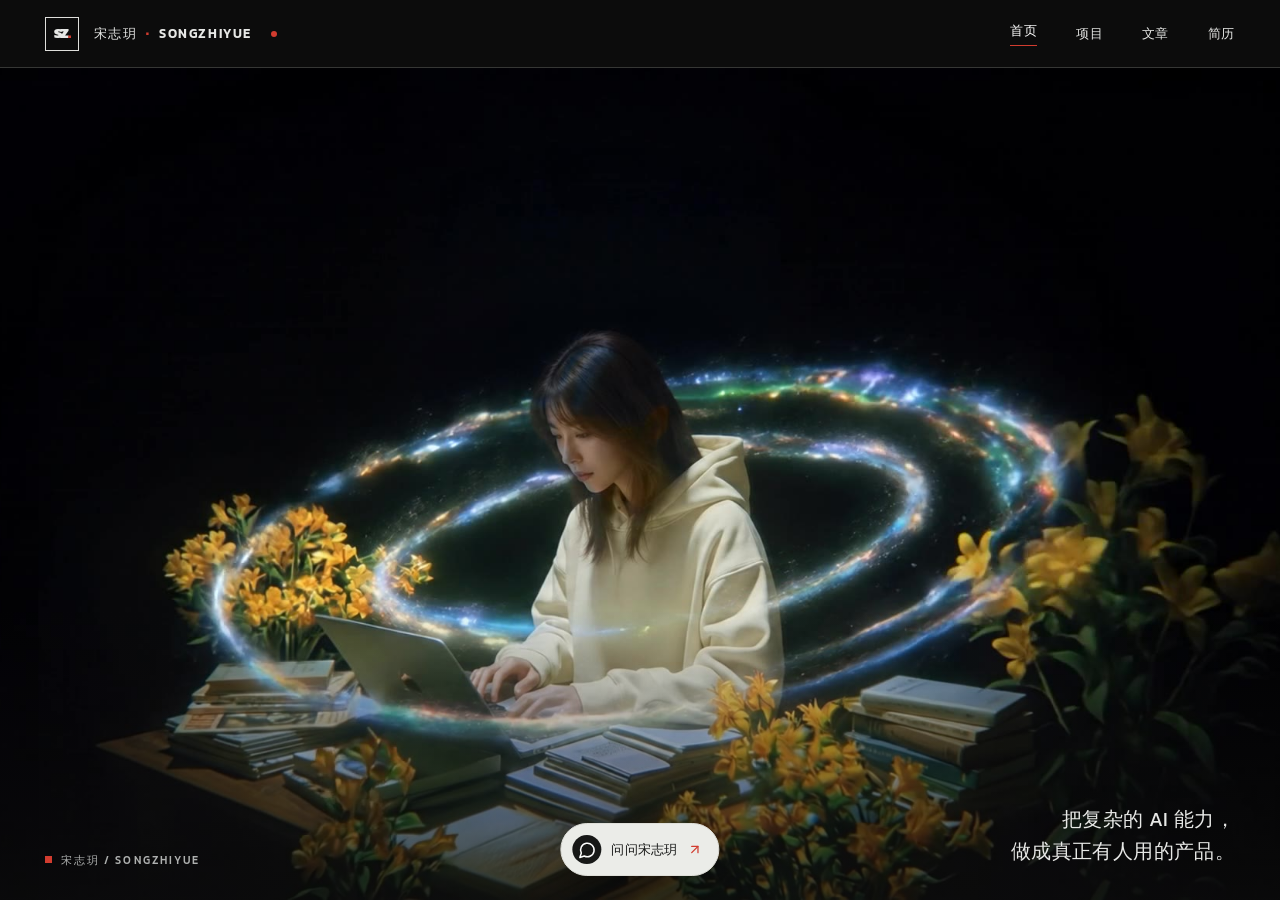
==== articles/index.html @ a4b330ff "Publish Vibe Coding article" ====
<!doctype html>
<html lang="zh-CN">
  <head>
    <meta charset="UTF-8" />
    <meta name="viewport" content="width=device-width, initial-scale=1.0" />
    <meta name="theme-color" content="#0C0C0C" />
    <meta name="description" content="宋志玥的 AI 产品经理个人网站：项目经历与文章。" />
    <link rel="preconnect" href="https://fonts.googleapis.com" />
    <link rel="preconnect" href="https://fonts.gstatic.com" crossorigin />
    <link href="https://fonts.googleapis.com/css2?family=Kanit:wght@300;400;500;600;700;800;900&display=swap" rel="stylesheet" />
    <title>ONGZHIYUE -- AI PM</title>
    <script type="module" crossorigin src="/assets/index-BDcEnFIj.js"></script>
    <link rel="stylesheet" crossorigin href="/assets/index-EOiE-SRs.css">
  </head>
  <body>
    <div id="root"></div>
  </body>
</html>
---- assets/index-EOiE-SRs.css ----
*,:before,:after{--tw-border-spacing-x: 0;--tw-border-spacing-y: 0;--tw-translate-x: 0;--tw-translate-y: 0;--tw-rotate: 0;--tw-skew-x: 0;--tw-skew-y: 0;--tw-scale-x: 1;--tw-scale-y: 1;--tw-pan-x: ;--tw-pan-y: ;--tw-pinch-zoom: ;--tw-scroll-snap-strictness: proximity;--tw-gradient-from-position: ;--tw-gradient-via-position: ;--tw-gradient-to-position: ;--tw-ordinal: ;--tw-slashed-zero: ;--tw-numeric-figure: ;--tw-numeric-spacing: ;--tw-numeric-fraction: ;--tw-ring-inset: ;--tw-ring-offset-width: 0px;--tw-ring-offset-color: #fff;--tw-ring-color: rgb(59 130 246 / .5);--tw-ring-offset-shadow: 0 0 #0000;--tw-ring-shadow: 0 0 #0000;--tw-shadow: 0 0 #0000;--tw-shadow-colored: 0 0 #0000;--tw-blur: ;--tw-brightness: ;--tw-contrast: ;--tw-grayscale: ;--tw-hue-rotate: ;--tw-invert: ;--tw-saturate: ;--tw-sepia: ;--tw-drop-shadow: ;--tw-backdrop-blur: ;--tw-backdrop-brightness: ;--tw-backdrop-contrast: ;--tw-backdrop-grayscale: ;--tw-backdrop-hue-rotate: ;--tw-backdrop-invert: ;--tw-backdrop-opacity: ;--tw-backdrop-saturate: ;--tw-backdrop-sepia: ;--tw-contain-size: ;--tw-contain-layout: ;--tw-contain-paint: ;--tw-contain-style: }::backdrop{--tw-border-spacing-x: 0;--tw-border-spacing-y: 0;--tw-translate-x: 0;--tw-translate-y: 0;--tw-rotate: 0;--tw-skew-x: 0;--tw-skew-y: 0;--tw-scale-x: 1;--tw-scale-y: 1;--tw-pan-x: ;--tw-pan-y: ;--tw-pinch-zoom: ;--tw-scroll-snap-strictness: proximity;--tw-gradient-from-position: ;--tw-gradient-via-position: ;--tw-gradient-to-position: ;--tw-ordinal: ;--tw-slashed-zero: ;--tw-numeric-figure: ;--tw-numeric-spacing: ;--tw-numeric-fraction: ;--tw-ring-inset: ;--tw-ring-offset-width: 0px;--tw-ring-offset-color: #fff;--tw-ring-color: rgb(59 130 246 / .5);--tw-ring-offset-shadow: 0 0 #0000;--tw-ring-shadow: 0 0 #0000;--tw-shadow: 0 0 #0000;--tw-shadow-colored: 0 0 #0000;--tw-blur: ;--tw-brightness: ;--tw-contrast: ;--tw-grayscale: ;--tw-hue-rotate: ;--tw-invert: ;--tw-saturate: ;--tw-sepia: ;--tw-drop-shadow: ;--tw-backdrop-blur: ;--tw-backdrop-brightness: ;--tw-backdrop-contrast: ;--tw-backdrop-grayscale: ;--tw-backdrop-hue-rotate: ;--tw-backdrop-invert: ;--tw-backdrop-opacity: ;--tw-backdrop-saturate: ;--tw-backdrop-sepia: ;--tw-contain-size: ;--tw-contain-layout: ;--tw-contain-paint: ;--tw-contain-style: }*,:before,:after{box-sizing:border-box;border-width:0;border-style:solid;border-color:#e5e7eb}:before,:after{--tw-content: ""}html,:host{line-height:1.5;-webkit-text-size-adjust:100%;-moz-tab-size:4;-o-tab-size:4;tab-size:4;font-family:ui-sans-serif,system-ui,sans-serif,"Apple Color Emoji","Segoe UI Emoji",Segoe UI Symbol,"Noto Color Emoji";font-feature-settings:normal;font-variation-settings:normal;-webkit-tap-highlight-color:transparent}body{margin:0;line-height:inherit}hr{height:0;color:inherit;border-top-width:1px}abbr:where([title]){-webkit-text-decoration:underline dotted;text-decoration:underline dotted}h1,h2,h3,h4,h5,h6{font-size:inherit;font-weight:inherit}a{color:inherit;text-decoration:inherit}b,strong{font-weight:bolder}code,kbd,samp,pre{font-family:ui-monospace,SFMono-Regular,Menlo,Monaco,Consolas,Liberation Mono,Courier New,monospace;font-feature-settings:normal;font-variation-settings:normal;font-size:1em}small{font-size:80%}sub,sup{font-size:75%;line-height:0;position:relative;vertical-align:baseline}sub{bottom:-.25em}sup{top:-.5em}table{text-indent:0;border-color:inherit;border-collapse:collapse}button,input,optgroup,select,textarea{font-family:inherit;font-feature-settings:inherit;font-variation-settings:inherit;font-size:100%;font-weight:inherit;line-height:inherit;letter-spacing:inherit;color:inherit;margin:0;padding:0}button,select{text-transform:none}button,input:where([type=button]),input:where([type=reset]),input:where([type=submit]){-webkit-appearance:button;background-color:transparent;background-image:none}:-moz-focusring{outline:auto}:-moz-ui-invalid{box-shadow:none}progress{vertical-align:baseline}::-webkit-inner-spin-button,::-webkit-outer-spin-button{height:auto}[type=search]{-webkit-appearance:textfield;outline-offset:-2px}::-webkit-search-decoration{-webkit-appearance:none}::-webkit-file-upload-button{-webkit-appearance:button;font:inherit}summary{display:list-item}blockquote,dl,dd,h1,h2,h3,h4,h5,h6,hr,figure,p,pre{margin:0}fieldset{margin:0;padding:0}legend{padding:0}ol,ul,menu{list-style:none;margin:0;padding:0}dialog{padding:0}textarea{resize:vertical}input::-moz-placeholder,textarea::-moz-placeholder{opacity:1;color:#9ca3af}input::placeholder,textarea::placeholder{opacity:1;color:#9ca3af}button,[role=button]{cursor:pointer}:disabled{cursor:default}img,svg,video,canvas,audio,iframe,embed,object{display:block;vertical-align:middle}img,video{max-width:100%;height:auto}[hidden]:where(:not([hidden=until-found])){display:none}.sr-only{position:absolute;width:1px;height:1px;padding:0;margin:-1px;overflow:hidden;clip:rect(0,0,0,0);white-space:nowrap;border-width:0}.block{display:block}.table{display:table}.hidden{display:none}.font-kanit{font-family:Kanit,sans-serif}.filter{filter:var(--tw-blur) var(--tw-brightness) var(--tw-contrast) var(--tw-grayscale) var(--tw-hue-rotate) var(--tw-invert) var(--tw-saturate) var(--tw-sepia) var(--tw-drop-shadow)}.transition{transition-property:color,background-color,border-color,text-decoration-color,fill,stroke,opacity,box-shadow,transform,filter,backdrop-filter;transition-timing-function:cubic-bezier(.4,0,.2,1);transition-duration:.15s}:root{font-family:Kanit,sans-serif;color:#e7e8e6;background:#0c0c0c;font-synthesis:none}*,*:before,*:after{box-sizing:border-box;margin:0;padding:0}html,body,#root,main,.site{background:#0c0c0c;min-height:100%}html{scroll-behavior:smooth}body{font-family:Kanit,sans-serif;-webkit-font-smoothing:antialiased}button,a{font:inherit}button{cursor:pointer}a{color:inherit;text-decoration:none}button:focus-visible,a:focus-visible,summary:focus-visible{outline:2px solid #cf4034;outline-offset:3px}.site{overflow-x:clip;--line:#363735;--muted:#a4a6a4;--red:#d23c2f;background-image:repeating-linear-gradient(90deg,transparent 0,transparent calc(8.333% - 1px),rgba(255,255,255,.035) calc(8.333% - 1px),rgba(255,255,255,.035) 8.333%);max-width:1800px;margin:0 auto}.hero-heading{background:linear-gradient(180deg,#646973,#bbccd7);-webkit-background-clip:text;background-clip:text;-webkit-text-fill-color:transparent}.header{height:68px;display:flex;align-items:center;justify-content:space-between;padding:0 clamp(20px,3.5vw,60px);border-bottom:1px solid var(--line);position:relative;z-index:10;background:#0c0c0c}.identity{display:inline-flex;align-items:center;gap:15px;white-space:nowrap;font-size:13px;font-weight:600;letter-spacing:.12em}.identity b{color:var(--red);margin:0 4px}.identity>i{width:6px;height:6px;background:var(--red);border-radius:50%;margin-left:4px}.monogram{width:34px;height:34px;border:1px solid #dfdfdc;display:inline-flex;align-items:center;justify-content:center;font-size:15px;font-weight:900;letter-spacing:-.08em}.monogram span{color:var(--red)}.nav{display:flex;align-items:center;gap:clamp(25px,3vw,48px);font-size:13px;font-weight:500;letter-spacing:.06em}.nav a,.nav-resume{transition:color .2s}.nav a:hover,.nav-resume:hover{color:var(--red)}.nav a[aria-current=page]{color:#fff;border-bottom:1px solid var(--red);padding-bottom:4px}.nav-resume{border:0;background:none;color:inherit;font-size:inherit;font-weight:inherit;letter-spacing:inherit;padding:0}.menu-button{display:none;background:none;color:inherit;border:1px solid var(--line);padding:7px}.hero{min-height:720px;min-height:min(740px,calc(100svh - 68px));position:relative;isolation:isolate;overflow:hidden;padding:clamp(35px,5vw,72px) clamp(20px,3.5vw,60px) 32px;display:flex;flex-direction:column;justify-content:space-between}.site-home .hero{height:calc(100svh - 68px);min-height:530px}.hero>:not(.hero-media){position:relative;z-index:1}.hero-media{position:absolute;top:0;right:0;bottom:0;left:0;z-index:0;overflow:hidden;pointer-events:none;background:#0c0c0c}.hero-poster,.hero-video{position:absolute;top:0;right:0;bottom:0;left:0;width:100%;height:100%;-o-object-fit:cover;object-fit:cover;-o-object-position:65% 50%;object-position:65% 50%}.hero-video{opacity:0;transition:opacity .65s ease}.hero-video.is-ready{opacity:1}.hero-media-overlay{position:absolute;top:0;right:0;bottom:0;left:0;background:linear-gradient(0deg,rgba(12,12,12,.74) 0%,transparent 35%)}.hero-title{font-weight:900;font-size:clamp(100px,14.5vw,235px);line-height:.76;letter-spacing:-.08em;width:-moz-max-content;width:max-content;max-width:100%;padding-top:.08em}.hero-title>span{display:block;white-space:nowrap}.hero-title>span:nth-child(2){letter-spacing:-.092em}.hero-letter{display:inline-block;will-change:transform}.hero-period{background:none;-webkit-text-fill-color:var(--red);color:var(--red)}.hero-bottom{display:flex;align-items:end;justify-content:space-between;gap:25px}.hero-bottom-left{font-size:11px;letter-spacing:.19em;color:#aeb0af;font-weight:500;display:flex;align-items:center;gap:9px}.red-square{width:7px;height:7px;background:var(--red);display:inline-block;flex:none}.hero-bottom p{text-align:right;font-size:clamp(16px,1.55vw,23px);line-height:1.65;letter-spacing:.02em;font-weight:400}.section-block{padding:28px clamp(20px,3.5vw,60px) 44px;border-top:1px solid var(--line)}.section-kicker{display:flex;align-items:center;justify-content:space-between;gap:15px;font-size:11px;font-weight:500;letter-spacing:.16em;color:#aeb0ae;margin-bottom:24px}.section-kicker>span:last-child{display:inline-flex;align-items:center;gap:8px;white-space:nowrap}.section-kicker>a{display:inline-flex;align-items:center;gap:8px;white-space:nowrap;color:#d8dad7;transition:color .2s}.section-kicker>a:hover{color:var(--red)}.section-intro{font-size:clamp(27px,3.5vw,47px);font-weight:600;letter-spacing:-.035em;line-height:1.25;margin:2px 0 34px}.section-note{font-size:11px;color:#888b87;margin-top:18px}.project-list{border-top:1px solid var(--line)}.project-row{border-bottom:1px solid var(--line)}.project-row summary{list-style:none;display:grid;grid-template-columns:42px minmax(0,1fr) 80px 130px;gap:16px;align-items:center;min-height:112px;padding:20px 0;cursor:pointer}.project-row summary::-webkit-details-marker{display:none}.row-index{color:#898c88;font-size:12px}.project-name{display:flex;flex-direction:column;gap:4px;min-width:0}.project-name strong{font-size:clamp(20px,2.5vw,34px);font-weight:700;letter-spacing:-.025em}.project-name small{font-size:13px;color:#9da09c;font-weight:400}.project-case{display:flex;align-items:center;gap:4px;color:var(--red);font-size:11px;letter-spacing:.04em;white-space:nowrap}.project-year{text-align:right;font-size:12px;color:#a4a6a4}.project-row:hover .project-name strong,.project-row[open] .project-name strong{color:#c8d3dc}.project-expanded{padding:0 0 38px 58px;color:#aeb0ae;font-size:14px;line-height:1.75}.project-meta{display:flex;flex-wrap:wrap;gap:16px 45px;padding:20px 0 24px;border-top:1px solid var(--line);font-size:13px;color:#e4e6e3}.project-meta span{display:flex;flex-direction:column;gap:2px}.project-meta small{font-size:10px;letter-spacing:.13em;color:#858a85}.project-background{max-width:970px;padding:19px 0 28px}.project-background h3,.project-detail-grid h3{font-size:18px;font-weight:600;color:#e6e9e5;margin-bottom:12px}.project-background p{font-size:15px;line-height:1.85}.project-detail-grid{display:grid;grid-template-columns:1fr 1fr;gap:40px;border-top:1px solid var(--line);padding-top:27px}.project-detail-grid h3 small{font-size:10px;font-weight:400;letter-spacing:.13em;color:#828882;margin-left:8px}.project-detail-grid ol{list-style:none;counter-reset:project-detail;display:grid;gap:0}.project-detail-grid li{counter-increment:project-detail;position:relative;padding:14px 0 14px 28px;border-top:1px solid #292c29;line-height:1.75}.project-detail-grid li:before{content:counter(project-detail,decimal-leading-zero);position:absolute;top:17px;left:0;color:var(--red);font-size:10px;letter-spacing:.08em}.project-detail-grid li strong{display:block;color:#edf0eb;font-weight:600;margin-bottom:4px}.project-tags{display:flex;gap:8px;flex-wrap:wrap;margin-top:28px}.project-tags span{font-size:10px;border:1px solid var(--line);padding:4px 8px;letter-spacing:.1em}.writing{padding-bottom:52px}.writing-list{border-top:1px solid var(--line)}.writing-row{display:flex;align-items:center;justify-content:space-between;gap:20px;min-height:88px;border-bottom:1px solid var(--line)}.writing-row>div{display:flex;flex-direction:column;gap:5px}.writing-row strong{font-size:clamp(19px,2vw,28px);font-weight:500}.writing-row small,.writing-row>span{font-size:11px;color:#a5a7a4;letter-spacing:.06em}.writing-row>div{min-width:0}.writing-row strong{overflow-wrap:anywhere}.writing-row-link{transition:padding .25s ease,color .25s ease}.writing-row-link:hover{padding-left:10px;color:#fff}.writing-row-link:hover strong{color:#c8d3dc}.writing-row-link>span{display:inline-flex;align-items:center;gap:8px;flex:none}.writing-row-link>span svg{color:var(--red)}.writing-row-link>span em{font-style:normal;color:#c25a50;font-size:10px;white-space:nowrap}.article-loading{min-height:60vh;padding:60px clamp(20px,3.5vw,60px);color:var(--muted)}.article-page{background:#0c0c0c}.article-topline{display:flex;align-items:center;justify-content:space-between;gap:24px;padding:28px clamp(20px,3.5vw,60px);font-size:11px;letter-spacing:.13em;color:#9da19d;border-bottom:1px solid var(--line)}.article-topline a{display:inline-flex;align-items:center;gap:8px;color:#d5d8d3}.article-topline a:hover{color:#fff}.article-header{padding:clamp(52px,7vw,110px) clamp(20px,7vw,110px) clamp(54px,6vw,90px);border-bottom:1px solid var(--line);background:radial-gradient(circle at 84% 24%,rgba(91,112,128,.13),transparent 38%),#0c0c0c}.article-meta{display:flex;align-items:center;flex-wrap:wrap;gap:12px 18px;margin-bottom:28px;color:#adb4b0;font-size:12px;letter-spacing:.1em}.article-meta span{display:inline-flex;align-items:center;gap:10px}.article-meta span:before{content:"";width:7px;height:7px;background:var(--red)}.article-meta time{padding-left:18px;border-left:1px solid #565b57}.article-header h1{max-width:1200px;font-size:clamp(38px,5.5vw,82px);font-weight:700;line-height:1.22;letter-spacing:-.045em;text-wrap:balance;overflow-wrap:anywhere}.article-header>p{max-width:760px;margin-top:32px;color:#aab0ab;font-size:clamp(16px,1.4vw,21px);line-height:1.7}.article-layout{display:grid;grid-template-columns:minmax(180px,225px) minmax(0,800px);justify-content:center;gap:clamp(44px,5vw,90px);padding:68px clamp(20px,3.5vw,60px) 105px}.article-toc{position:sticky;top:26px;align-self:start;max-height:calc(100vh - 52px);overflow-y:auto}.article-toc-label{display:block;margin-bottom:22px;color:#c54a3e;font-size:11px;letter-spacing:.16em}.article-toc nav{display:grid;gap:2px}.article-toc a{display:grid;grid-template-columns:24px 1fr;gap:10px;padding:12px 8px 12px 0;border-bottom:1px solid #292c29;color:#a5aba5;font-size:12px;line-height:1.55}.article-toc a:hover{color:#fff}.article-toc a span{color:#d04438;font-size:10px;padding-top:2px}.article-body{min-width:0;counter-reset:chapter}.article-body p,.article-body li{color:#d1d5d0;font-size:clamp(16px,1.14vw,18px);line-height:1.95;letter-spacing:.014em;overflow-wrap:anywhere}.article-body p{margin-bottom:1.5em}.article-body .article-opening{color:#f1f3ef;font-size:clamp(19px,1.6vw,24px);line-height:1.85}.article-body strong{color:#f0f3ed;font-weight:650}.article-body em{font-style:italic;color:#e0e7de}.article-body code{padding:.15em .38em;border:1px solid #3a423c;border-radius:3px;background:#1b211d;color:#f2c5bd;font:500 .9em/1.4 ui-monospace,SFMono-Regular,Menlo,monospace;white-space:normal;overflow-wrap:anywhere}.article-body h2{margin:3.15em 0 1.15em;padding-top:1.3em;border-top:1px solid #454a45;color:#f0f2ef;font-size:clamp(30px,3vw,43px);font-weight:650;line-height:1.34;letter-spacing:-.025em;scroll-margin-top:22px}.article-body h2:before{counter-increment:chapter;content:"0" counter(chapter) " /";display:block;margin-bottom:14px;color:#cc4538;font-size:12px;font-weight:500;letter-spacing:.15em}.article-body h3{margin:2.4em 0 .9em;color:#f2f3f0;font-size:clamp(22px,2.1vw,30px);font-weight:620;line-height:1.5;letter-spacing:-.015em}.article-formula{display:flex;justify-content:center;align-items:center;min-height:120px;margin:30px 0 36px;padding:24px;border:1px solid #3e4742;background:linear-gradient(135deg,#181e1a,#101312);color:#f1f5ef;font:600 clamp(21px,2.5vw,34px)/1.35 "Kanit",sans-serif;letter-spacing:.02em;text-align:center;overflow-wrap:anywhere}.article-quote{margin:28px 0 34px;padding:22px 26px;border-left:3px solid #ce493d;background:#151a17}.article-quote p{margin:0 0 12px;color:#e5e9e3}.article-quote p:last-child{margin-bottom:0;color:#aeb7ae;font-size:clamp(14px,1vw,16px)}.article-body .article-continuation{margin:32px 0 0;color:#d04b3e;font-size:14px;letter-spacing:.16em}.article-list{list-style:none;display:grid;gap:12px;margin:16px 0 30px;counter-reset:article-item}.article-list li{position:relative;padding:17px 20px 17px 53px;border:1px solid #303632;background:#131614}.article-list-numbered li:before{counter-increment:article-item;content:counter(article-item,decimal-leading-zero);position:absolute;top:18px;left:20px;color:#d54b3f;font:600 12px/1.8 Kanit,sans-serif}.article-list-bullets li:before{content:"•";position:absolute;top:16px;left:23px;color:#d54b3f;font-size:22px}.article-table-scroll{width:100%;overflow-x:auto;margin:22px 0 34px;border:1px solid #424942;scrollbar-color:#6b716b #1a1c1a}.article-table-scroll:focus-visible{outline:2px solid var(--red);outline-offset:3px}.article-table-scroll table{width:100%;min-width:920px;border-collapse:collapse;text-align:left}.article-table-scroll th,.article-table-scroll td{vertical-align:top;padding:17px 19px;border-right:1px solid #343a35;border-bottom:1px solid #343a35;font-size:14px;line-height:1.75}.article-table-scroll th{color:#f0f2ed;background:#222823;font-weight:600}.article-table-scroll td{color:#c7cdc7;background:#131714}.article-table-scroll th:first-child,.article-table-scroll td:first-child{min-width:145px;color:#f0f2ed}.article-table-scroll th:nth-child(2),.article-table-scroll td:nth-child(2){min-width:210px}.article-table-scroll th:nth-child(3),.article-table-scroll td:nth-child(3){min-width:320px}.article-table-scroll th:nth-child(4),.article-table-scroll td:nth-child(4){min-width:200px}.article-end{display:flex;align-items:center;justify-content:space-between;gap:20px;margin-top:75px;padding-top:25px;border-top:1px solid #545b54;font-size:11px;letter-spacing:.13em;color:#8f9890}.article-end a{display:inline-flex;align-items:center;gap:7px;color:#e4e9e3}.article-end a:hover{color:#fff}@media (max-width:1000px){.article-layout{grid-template-columns:minmax(0,1fr);max-width:880px;margin:auto;gap:52px}.article-toc{position:static;max-height:none}.article-toc nav{grid-template-columns:repeat(2,minmax(0,1fr));gap:0 22px}}@media (max-width:600px){.article-topline{padding:20px;letter-spacing:.06em}.article-topline>span{font-size:9px}.article-header{padding:48px 20px 55px}.article-header h1{font-size:clamp(35px,9vw,48px);line-height:1.3}.article-title-break{display:none}.article-meta{margin-bottom:22px;font-size:10px}.article-header>p{margin-top:24px;font-size:15px}.article-layout{padding:35px 20px 80px;gap:38px}.article-toc nav{grid-template-columns:1fr}.article-toc a{font-size:12px}.article-body h2{margin-top:2.5em;font-size:29px}.article-body h3{font-size:23px}.article-body p,.article-body li{font-size:16px;line-height:1.9}.article-list li{padding:15px 15px 15px 43px}.article-list-numbered li:before{left:15px}.article-list-bullets li:before{left:16px}.article-table-scroll table{min-width:860px}.article-end{align-items:flex-start;flex-direction:column}}.contact{overflow:hidden}.contact-panel{background:#b93b30;border-color:#d7685e;color:#fff;padding-top:28px;padding-bottom:48px}.contact-panel .section-kicker{color:#ffe3df}.contact-main{display:grid;grid-template-columns:1fr 1fr;gap:45px;align-items:end;padding:22px 0 10px}.contact-main h2{font-size:clamp(50px,6.5vw,100px);font-weight:800;letter-spacing:-.06em;line-height:1.02}.contact-main p{font-size:clamp(15px,1.45vw,21px);line-height:1.5;max-width:480px;margin-bottom:30px}.contact-email{display:inline-flex;align-items:center;gap:18px;padding-bottom:8px;border-bottom:2px solid #fff;font-size:clamp(22px,2.6vw,40px);font-weight:600;overflow-wrap:anywhere}.contact-email:hover{opacity:.8}.contact-email svg{flex:none}.contact-ticker{display:flex;gap:35px;white-space:nowrap;overflow:hidden;border-top:1px solid var(--line);border-bottom:1px solid var(--line);font-size:clamp(23px,3.8vw,53px);letter-spacing:.16em;font-weight:900;padding:12px 0;color:#d6d8d6}.contact-ticker span{flex:none;animation:marquee 30s linear infinite}.contact-ticker:hover span{animation-play-state:paused}.footer-bottom{display:flex;align-items:center;justify-content:space-between;gap:20px;padding:28px clamp(20px,3.5vw,60px);font-size:11px;color:#8e918d;letter-spacing:.08em}.footer-bottom a{display:inline-flex;align-items:center;gap:7px;color:#d4d6d3}.page-intro{min-height:340px;border-bottom:1px solid var(--line);padding:30px clamp(20px,3.5vw,60px) 45px;display:flex;flex-direction:column;justify-content:space-between;background:radial-gradient(circle at 80% 30%,rgba(112,133,150,.12),transparent 35%),#0c0c0c}.page-intro-top{display:flex;align-items:center;justify-content:space-between;gap:20px;color:#999d9a;font-size:11px;letter-spacing:.18em}.page-intro-top a{display:inline-flex;align-items:center;gap:6px;color:#d8dad7;letter-spacing:.06em}.page-intro h1{font-size:clamp(88px,12vw,180px);line-height:.8;letter-spacing:-.06em;font-weight:800}.page-intro h1 span{color:var(--red)}.page-intro p{color:#afb2af;font-size:clamp(15px,1.5vw,21px)}.inner-footer{border-top:1px solid var(--line)}.inner-footer>a{display:flex;align-items:center;justify-content:space-between;gap:20px;padding:54px clamp(20px,3.5vw,60px);font-size:clamp(25px,3vw,45px);font-weight:600;letter-spacing:-.025em}.inner-footer>a svg{color:var(--red);flex:none}.inner-footer .footer-bottom{border-top:1px solid var(--line)}.ask-trigger{position:fixed;z-index:30;left:50%;bottom:24px;transform:translate(-50%);display:flex;align-items:center;gap:10px;white-space:nowrap;padding:11px 16px 11px 11px;border:1px solid #deded8;border-radius:999px;background:#ebece8;color:#171817;font-size:13px;font-weight:600;letter-spacing:.02em;box-shadow:0 12px 45px #0000006b;transition:transform .2s,background .2s}.ask-trigger:hover{transform:translate(-50%) translateY(-3px);background:#fff}.ask-trigger-icon{display:grid;place-items:center;width:29px;height:29px;border-radius:50%;background:#171817;color:#fff}.ask-trigger>svg:last-child{color:var(--red)}.resume-backdrop{position:fixed;z-index:110;top:0;right:0;bottom:0;left:0;display:grid;place-items:center;padding:18px;background:#000000c7;-webkit-backdrop-filter:blur(11px);backdrop-filter:blur(11px)}.resume-dialog{width:min(480px,100%);border:1px solid #525652;border-radius:20px;background:#111311;color:#eaede8;box-shadow:0 30px 100px #000000a6;overflow:hidden}.resume-dialog-head{display:flex;align-items:center;justify-content:space-between;padding:18px 21px;border-bottom:1px solid #303430;color:#969e96;font-size:10px;letter-spacing:.18em}.resume-dialog-head button{display:grid;place-items:center;width:35px;height:35px;border:1px solid #444943;border-radius:50%;background:transparent;color:#e3e7e2}.resume-dialog-body{padding:34px 28px 29px;text-align:center}.resume-file-icon{display:grid;place-items:center;width:62px;height:62px;margin:0 auto 23px;border:1px solid #697269;border-radius:16px;color:#e5e9e3}.resume-kicker{color:var(--red);font-size:10px;font-weight:600;letter-spacing:.2em}.resume-dialog h2{font-size:35px;font-weight:600;line-height:1.2;margin:8px 0 9px}.resume-description{font-size:13px;color:#a4aca3;line-height:1.65}.resume-file-row{display:flex;align-items:center;gap:10px;margin:27px 0 16px;padding:13px 14px;border:1px solid #343934;border-radius:10px;text-align:left;font-size:12px;color:#d9ded7}.resume-file-row span{min-width:0;overflow:hidden;text-overflow:ellipsis;white-space:nowrap;flex:1}.resume-file-row small{color:#969e96;font-size:10px;letter-spacing:.08em}.resume-download{position:relative;display:flex;align-items:center;justify-content:center;gap:10px;width:100%;min-height:48px;border-radius:9px;background:#e8ebe5;color:#101410;font-weight:600;font-size:14px}.resume-download:hover{background:#fff}.resume-download svg:first-child{position:absolute;left:17px}.resume-download svg:last-child{position:absolute;right:17px;color:var(--red)}.resume-preview{display:inline-flex;align-items:center;gap:5px;margin-top:19px;color:#aeb6ac;font-size:12px}.resume-preview:hover{color:#fff}.ask-backdrop{position:fixed;z-index:100;top:0;right:0;bottom:0;left:0;display:grid;place-items:center;padding:16px;background:#000000b8;-webkit-backdrop-filter:blur(10px);backdrop-filter:blur(10px)}.ask-dialog{width:min(540px,100%);height:min(610px,calc(100svh - 32px));display:flex;flex-direction:column;border:1px solid #4a4d49;border-radius:21px;background:#0d0e0d;color:#ebedea;box-shadow:0 30px 100px #0009;overflow:hidden}.ask-head{display:flex;align-items:center;justify-content:space-between;gap:15px;padding:22px 23px;border-bottom:1px solid #2d302d}.ask-head small{display:block;color:#8e948e;font-size:9px;letter-spacing:.2em;margin-bottom:4px}.ask-head h2{font-size:20px;font-weight:600;line-height:1.1}.ask-head-actions{display:flex;align-items:center;gap:8px}.ask-head-actions button{display:inline-flex;align-items:center;justify-content:center;gap:6px;min-height:35px;padding:0 10px;border:1px solid #363936;border-radius:18px;background:transparent;color:#d0d4cf;font-size:11px}.ask-head-actions button:hover{border-color:#929892;color:#fff}.ask-body{min-height:0;flex:1;overflow-y:auto;display:flex;flex-direction:column;gap:16px;padding:22px 23px;scrollbar-color:#565b56 transparent}.ask-empty{flex:1;display:flex;flex-direction:column;align-items:center;justify-content:center;text-align:center;padding:12px 0}.ask-empty-mark{display:grid;place-items:center;width:47px;height:47px;border:1px solid #858985;font-size:18px;font-weight:800;letter-spacing:-.09em;margin-bottom:18px}.ask-empty-mark span{color:var(--red)}.ask-empty h3{font-size:26px;font-weight:500;margin-bottom:6px}.ask-empty p{color:#999e99;font-size:12px;line-height:1.6}.ask-suggestions{display:flex;flex-wrap:wrap;justify-content:center;gap:8px;margin-top:24px}.ask-suggestions button{display:inline-flex;align-items:center;gap:5px;padding:8px 10px;border:1px solid #3b3e3b;border-radius:999px;background:#171917;color:#d4d7d3;font-size:11px}.ask-suggestions button:hover{border-color:#a6aca6;color:#fff}.ask-message{max-width:88%;font-size:14px;line-height:1.7}.ask-message small{display:block;color:#8f958e;font-size:10px;letter-spacing:.08em;margin-bottom:5px}.ask-message p{padding:12px 15px;border:1px solid #303430;border-radius:14px;white-space:pre-wrap}.ask-message-user{align-self:flex-end}.ask-message-user small{text-align:right}.ask-message-user p{background:#343b35;border-color:#4f5a51}.ask-message-answer{align-self:flex-start}.ask-message-answer p{background:#171917}.ask-form{display:flex;align-items:end;gap:10px;margin:0 15px;padding:10px 11px;border:1px solid #525752;border-radius:15px;background:#171917}.ask-form:focus-within{border-color:#a9b5a9}.ask-form textarea{flex:1;min-width:0;max-height:110px;resize:vertical;border:0;outline:0;background:transparent;color:#fff;font:400 13px/1.5 Kanit,sans-serif}.ask-form textarea::-moz-placeholder{color:#858b84}.ask-form textarea::placeholder{color:#858b84}.ask-form button{display:grid;place-items:center;width:36px;height:36px;flex:none;border:0;border-radius:10px;background:#e5e8e2;color:#101210}.ask-form button:disabled{background:#4a4e49;color:#929791;cursor:not-allowed}.ask-disclaimer{padding:8px 18px 12px;color:#747a74;text-align:center;font-size:10px}@keyframes marquee{to{transform:translate(calc(-100% - 35px))}}@media (max-width:900px){.header{height:58px}.identity{font-size:11px}.menu-button{display:grid;place-items:center}.nav{display:none;position:absolute;top:58px;left:0;right:0;padding:18px 20px 22px;background:#111;border-bottom:1px solid var(--line);flex-direction:column;align-items:stretch;gap:0}.nav-open{display:flex}.nav a{padding:12px 0;border-bottom:1px solid var(--line)}.hero{min-height:600px}.hero-title{font-size:clamp(80px,15vw,150px)}.contact-main{grid-template-columns:1fr;gap:38px}.nav-resume{text-align:left;padding:12px 0;border-bottom:1px solid var(--line)}}@media (max-width:600px){.site{background-image:repeating-linear-gradient(90deg,transparent 0,transparent calc(20% - 1px),rgba(255,255,255,.045) calc(20% - 1px),rgba(255,255,255,.045) 20%)}.header{padding:0 20px}.identity>span:nth-child(2){font-size:10px;letter-spacing:.04em}.identity>i{display:none}.hero{min-height:475px;padding:35px 20px 24px}.hero-poster,.hero-video{-o-object-position:63% 50%;object-position:63% 50%}.hero-media-overlay{background:linear-gradient(0deg,rgba(12,12,12,.82),transparent 42%)}.hero-bottom{display:block}.hero-bottom-left{font-size:9px}.hero-bottom p{font-size:14px;margin-top:48px}.section-kicker{font-size:9px;letter-spacing:.1em}.section-intro{font-size:27px;margin-bottom:24px}.project-row summary{grid-template-columns:27px minmax(0,1fr) 40px;gap:9px;min-height:82px}.project-name strong{font-size:18px}.project-name small{font-size:11px}.project-year{display:none}.project-case{font-size:9px}.project-expanded{grid-template-columns:1fr;padding-left:36px;gap:13px;font-size:13px}.writing-row{min-height:77px}.writing-row strong{font-size:18px}.writing-row>span{white-space:nowrap}.contact-panel{padding-bottom:43px}.contact-main{padding-top:15px}.contact-main h2{font-size:50px}.contact-email{font-size:clamp(21px,5vw,29px)}.footer-bottom{font-size:9px}}@media (prefers-reduced-motion:reduce){html{scroll-behavior:auto}.contact-ticker span{animation:none}*,*:before,*:after{transition-duration:.01ms!important}}@media (max-width:600px){.page-intro{min-height:280px}.page-intro h1{font-size:88px}.ask-trigger{bottom:15px}.ask-dialog{height:min(620px,calc(100svh - 20px));border-radius:16px}.ask-backdrop{padding:10px}.ask-head{padding:18px}.ask-head-actions button span{display:none}.ask-body{padding:18px}.ask-empty h3{font-size:23px}}@media (max-width:900px){.project-detail-grid{grid-template-columns:1fr;gap:28px}.site-home .hero{height:calc(100svh - 58px);min-height:500px}}@media (max-width:600px){.project-row summary{grid-template-columns:27px minmax(0,1fr) 60px;padding:17px 0}.project-case{font-size:9px}.project-expanded{padding-left:36px;font-size:13px}.project-meta{gap:14px 22px}.project-background p,.project-detail-grid li{font-size:13px}}
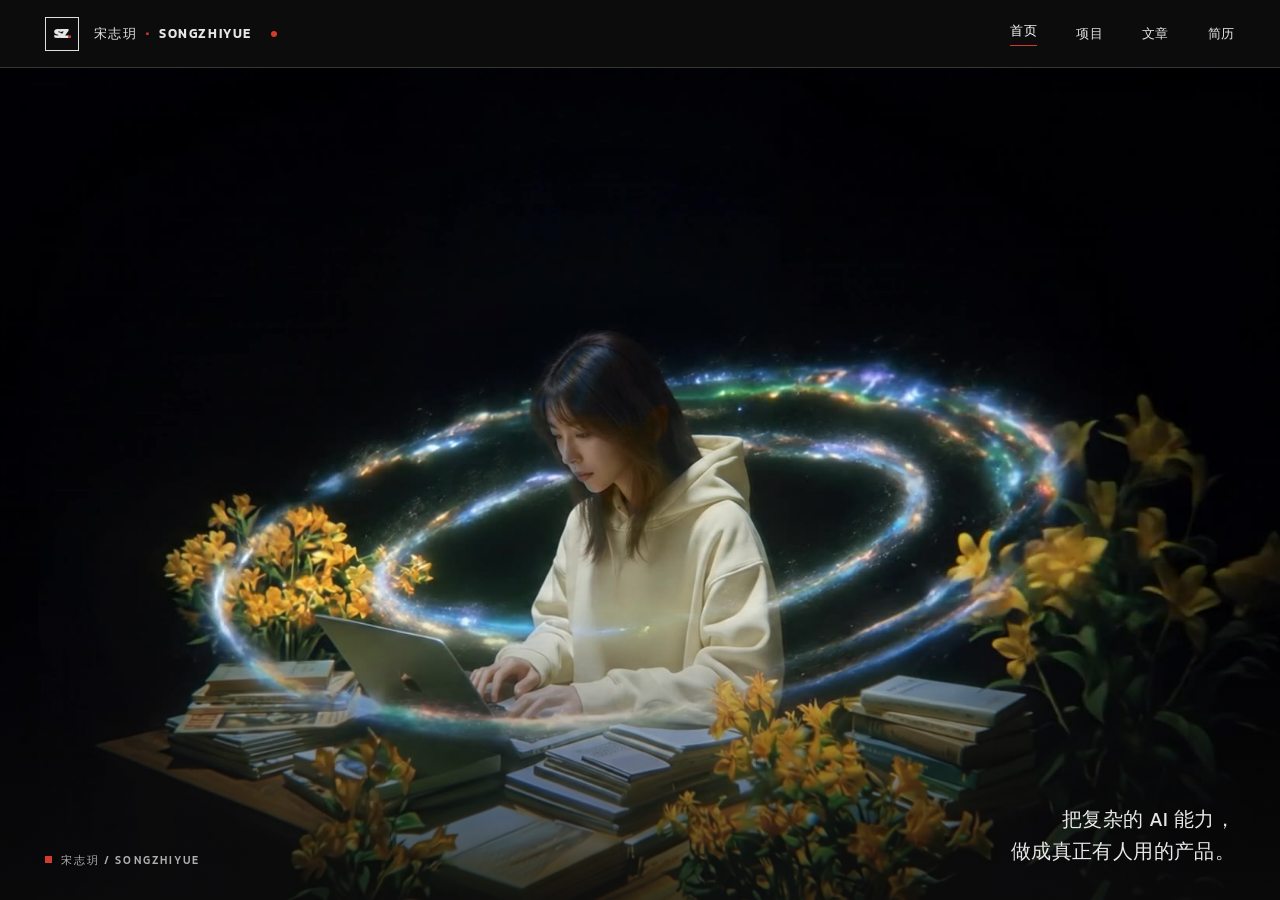
==== commit ee4ead1d: "Hide Ask panel on homepage" ====
--- a/articles/index.html
+++ b/articles/index.html
@@ -9,7 +9,7 @@
     <link rel="preconnect" href="https://fonts.gstatic.com" crossorigin />
     <link href="https://fonts.googleapis.com/css2?family=Kanit:wght@300;400;500;600;700;800;900&display=swap" rel="stylesheet" />
     <title>ONGZHIYUE -- AI PM</title>
-    <script type="module" crossorigin src="/assets/index-BDcEnFIj.js"></script>
+    <script type="module" crossorigin src="/assets/index-BrtK1phv.js"></script>
     <link rel="stylesheet" crossorigin href="/assets/index-EOiE-SRs.css">
   </head>
   <body>
